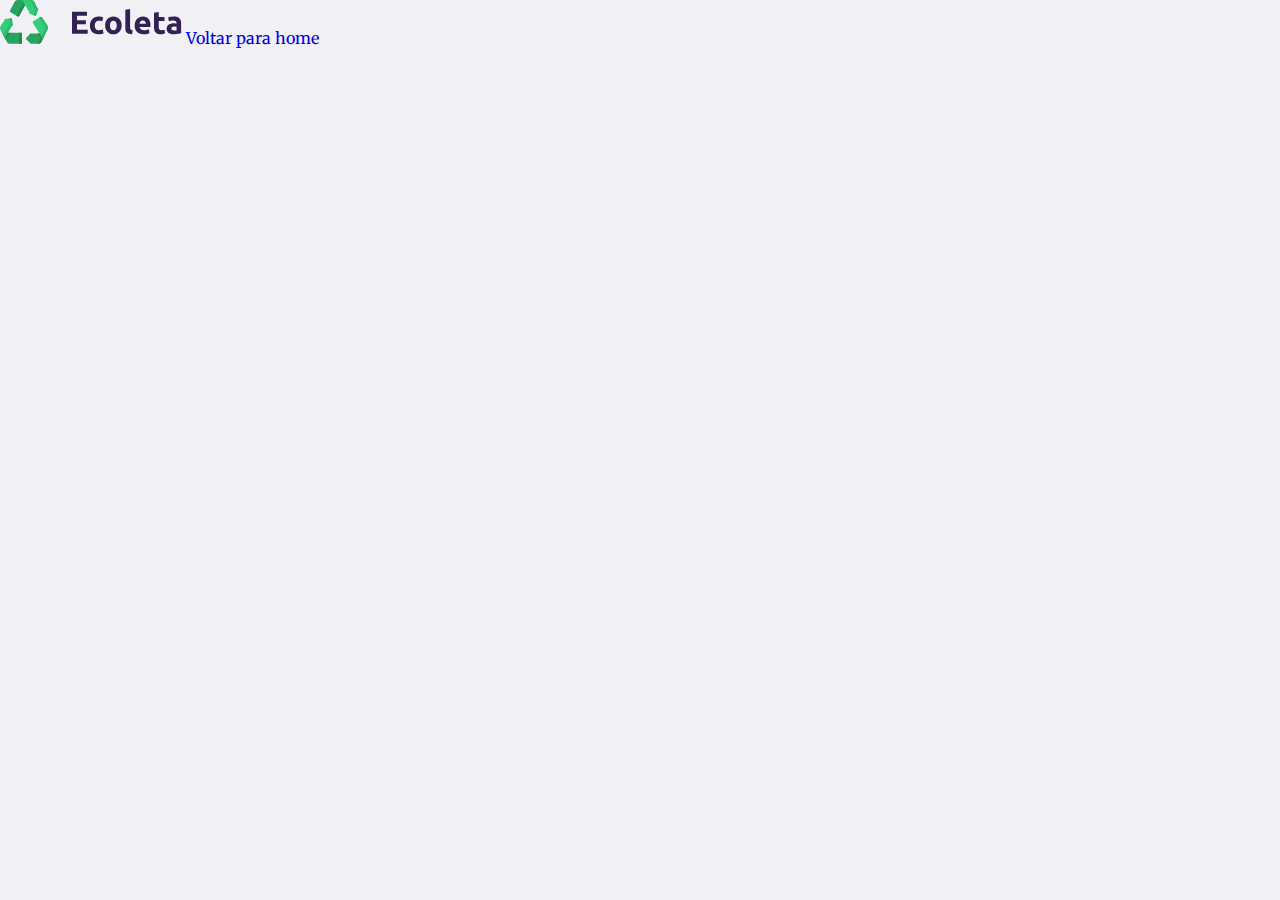
==== create-point.html @ f1d3e631 "Create create-point.html" ====
<!DOCTYPE html>
<html lang="pt-br">

<head>
    <meta charset="UTF-8">
    <meta name="viewport" content="width=device-width, initial-scale=1.0">
    <title>Criar um ponto de coleta</title>

    <link
        href="https://fonts.googleapis.com/css2?family=Merriweather:ital,wght@1,700&family=Ubuntu:wght@700&display=swap"
        rel="stylesheet">


    <link rel="stylesheet" href="/styles/main.css">

    <link rel="stylesheet" href="/styles/responsive.css">
</head>

<body>

    <div id="page-create-point">

            <header>
                <img src="/assets/logo.svg" alt="Logomarca">
                <a href="http://google.com.br">
                    <span></span>
                   Voltar para home</a>
            </header>

        
    </div>

</body>

</html>
---- styles/main.css ----
:root{
    --title-color:#322153;
    --primary-color:#34cb79;
}

*{
    margin: 0;
    padding: 0;
}

html{
    font-family: 'Merriweather', serif
}

body{
    background: #f0f0f5;
    -webkit-font-somoothing: antialiased;
}

a{
    text-decoration: none;
}

h1, h2 , h3, h4, h5, h6{
    color: var(--title-color);
    font-family: 'Ubuntu', sans-serif;
}

/* BOX MODEL 
 toda caixa tem largura
 borda margem espacamento
 preenchimento, cor ,fundo,
 maneira que é vista pelo html (display)
 posionamento
 alianhamento
*/
---- styles/responsive.css ----
@media (max-width: 900px) {
    #page-home {
        background-position-x: 70vw;
    }

    #page-home .content{
        align-items: center;
        text-align: center;
    }

    #page-home header a {
        position: absolute;
        bottom: 48px;
        
        left: 50%;
        transform: translateX(-50%);
    }

    #page-home main{
        align-items: center;
    }
}

@media (min-width: 1700px) {
    #page-home {
        background-position-x: 40vw;
    }
}

@media (max-height: 760px) {
    #page-home {
        background-position-y: 200px;
    }
}
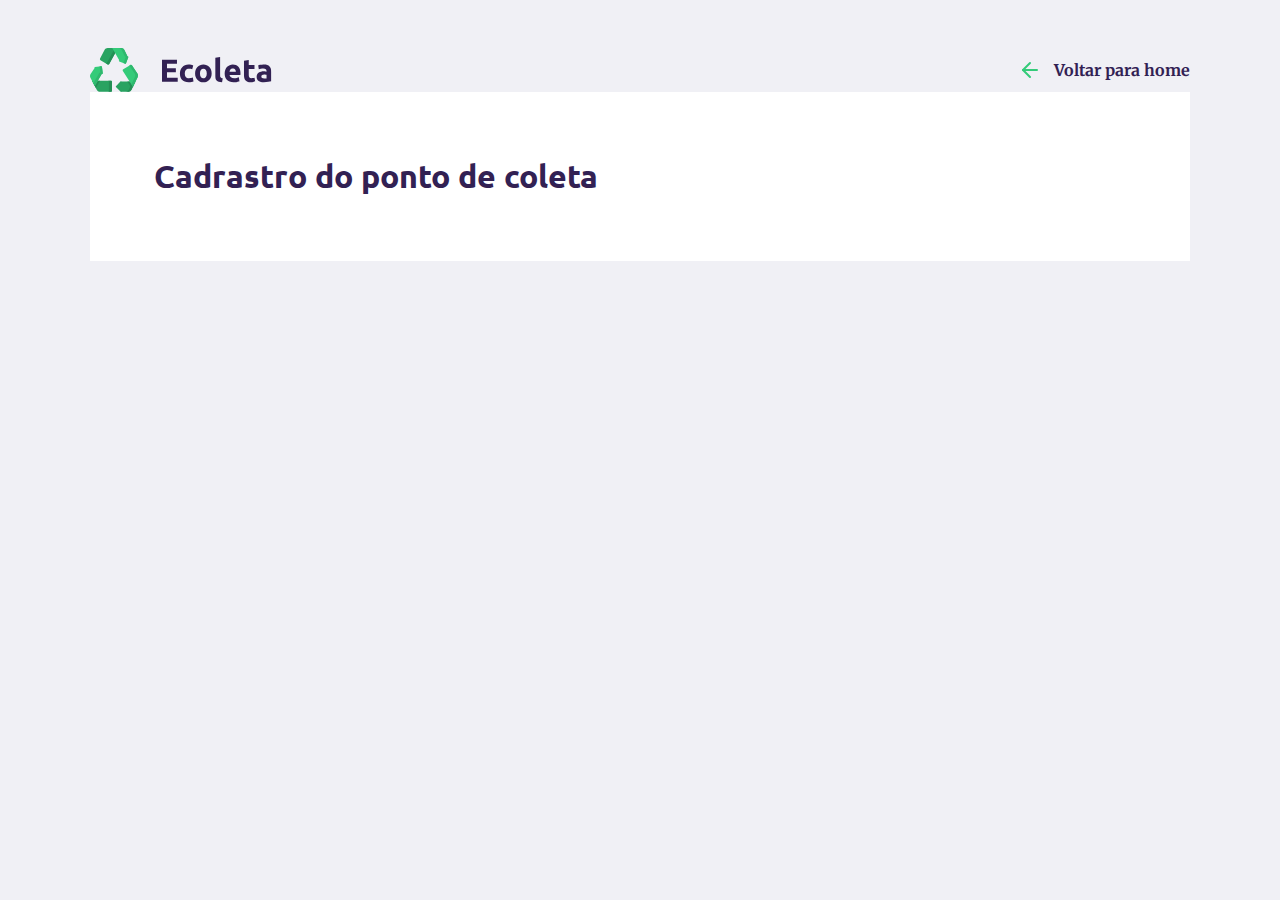
==== commit 4a91b423: "Começo para o cadrasto" ====
--- a/create-point.html
+++ b/create-point.html
@@ -12,6 +12,7 @@
 
 
     <link rel="stylesheet" href="/styles/main.css">
+    <link rel="stylesheet" href="/styles/create-point.css">
 
     <link rel="stylesheet" href="/styles/responsive.css">
 </head>
@@ -26,7 +27,12 @@
                     <span></span>
                    Voltar para home</a>
             </header>
+        
+            <form action="">
+            
+                <h1>Cadrastro do ponto de coleta</h1>
 
+            </form>
         
     </div>
 
--- a/styles/create-point.css
+++ b/styles/create-point.css
@@ -0,0 +1,38 @@
+#page-create-point {
+    width: 90%;
+    max-width: 1100px;
+
+    margin: 0 auto;
+}
+
+#page-create-point header {
+    margin-top: 48px;
+
+    display: flex;
+    justify-content: space-between;
+    align-items: center;
+}
+
+#page-create-point header a {
+    color: var(--title-color);
+    font-weight: bold;
+
+    display: flex;
+    align-items: center;
+}
+
+#page-create-point header a span {
+    margin-right: 16px;
+    background-image: url('../assets/arrow-left.svg');
+
+    display: flex;
+
+    width: 20px;
+    height: 24px;
+}
+
+form{
+    background-color: white;
+
+    padding: 64px;
+}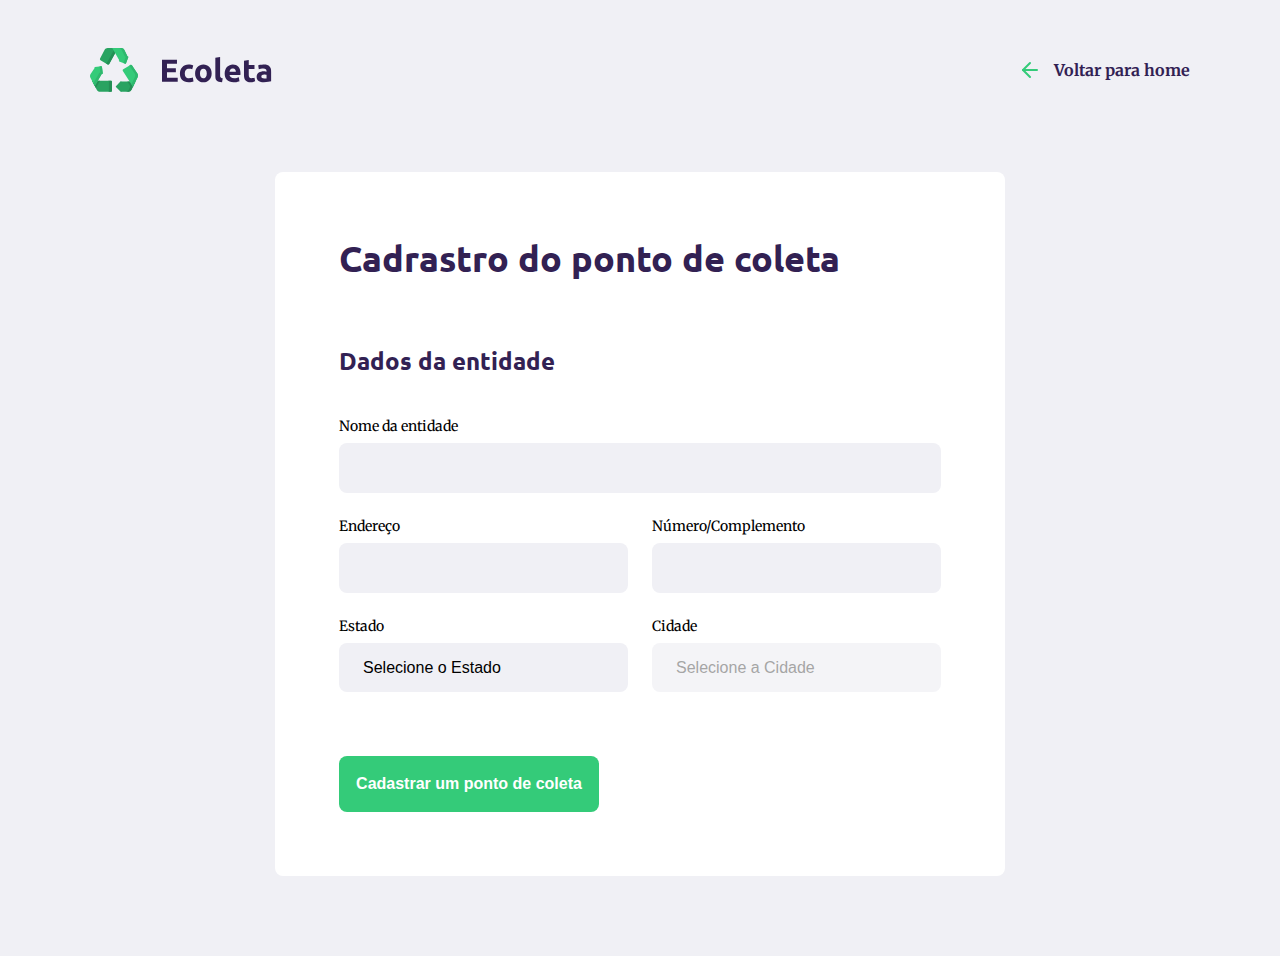
==== commit 6ab899e8: "Cadastro meio" ====
--- a/create-point.html
+++ b/create-point.html
@@ -32,6 +32,56 @@
             
                 <h1>Cadrastro do ponto de coleta</h1>
 
+                <fieldset>
+                    <legend>
+                        <h2>Dados da entidade</h2>
+                    </legend>
+
+
+                    <div class="field">
+                        <label for="name">Nome da entidade</label>
+                        <input type="text" name="name">
+                    </div>
+
+                    <div class="field-group">
+                        <div class="field">
+                              <label for="address">Endereço</label>
+                              <input type="text" name="address">
+                        </div>
+                        <div class="field">
+                            <label for="address2">Número/Complemento</label>
+                            <input type="text" name="address2">
+                        </div>
+                    </div>
+                    
+                    <div class="field-group">
+                        <div class="field">
+                            <label for="state">Estado</label>
+                            <select name="uf" >
+                                <option value="">Selecione o Estado</option>
+                            </select>
+                        </div>  
+    
+                         <div class="field">
+                            <label for="city">Cidade</label>
+                            <select name="city" disabled>
+                                <option value="">Selecione a Cidade</option>
+                            </select>
+                        </div>                          
+                    </div>
+
+                </fieldset>
+                     
+
+
+
+
+
+
+
+
+
+                <button type="submit">Cadastrar um ponto de coleta</button>
             </form>
         
     </div>
--- a/styles/main.css
+++ b/styles/main.css
@@ -6,6 +6,7 @@
 *{
     margin: 0;
     padding: 0;
+    box-sizing: border-box;
 }
 
 html{
--- a/styles/create-point.css
+++ b/styles/create-point.css
@@ -34,5 +34,95 @@
 form{
     background-color: white;
 
+    margin: 80px auto;
+    margin-top: 80px;
     padding: 64px;
+
+    border-radius: 8px;
+
+    max-width: 730px;
+}
+
+
+form h1 {
+    font-size: 36px;
+}
+
+form fieldset {
+    margin-top: 64px;
+
+    border: 0;
+}
+
+form legend {
+    margin-bottom: 40px;
+}
+
+form legend h2 {
+    font-size: 24px;
+}
+
+form .field {
+    flex: 1;
+
+    display: flex;
+    flex-direction: column;
+
+    margin-bottom: 24px;
+}
+
+form .field-group {
+    display: flex;
+}
+
+form input,
+form select {
+    background-color: #f0f0f5;
+
+    border: 0;
+    padding: 16px 24px;
+    font-size: 16px;
+
+    border-radius: 8px;
+
+    /* opcional
+    outline: none; */
+}
+
+form select {
+    -webkit-appearance: none;
+    -moz-appearance: none;
+    appearance: none;
+
+}
+
+form label {
+    font-size: 14px;
+    margin-bottom: 8px;
+}
+
+form .field-group .field + .field {
+    margin-left: 24px;
+}
+
+form button {
+    width: 260px;
+    height: 56px;
+
+    background-color: var(--primary-color);
+    border-radius: 8px;
+
+    color: white;
+    font-weight: bold;
+    font-size: 16px;
+
+    border: 0;
+
+    margin-top: 40px;
+
+    transition: background-color 400ms;
+}
+
+form button:hover {
+    background-color: #2fb86e;
 }